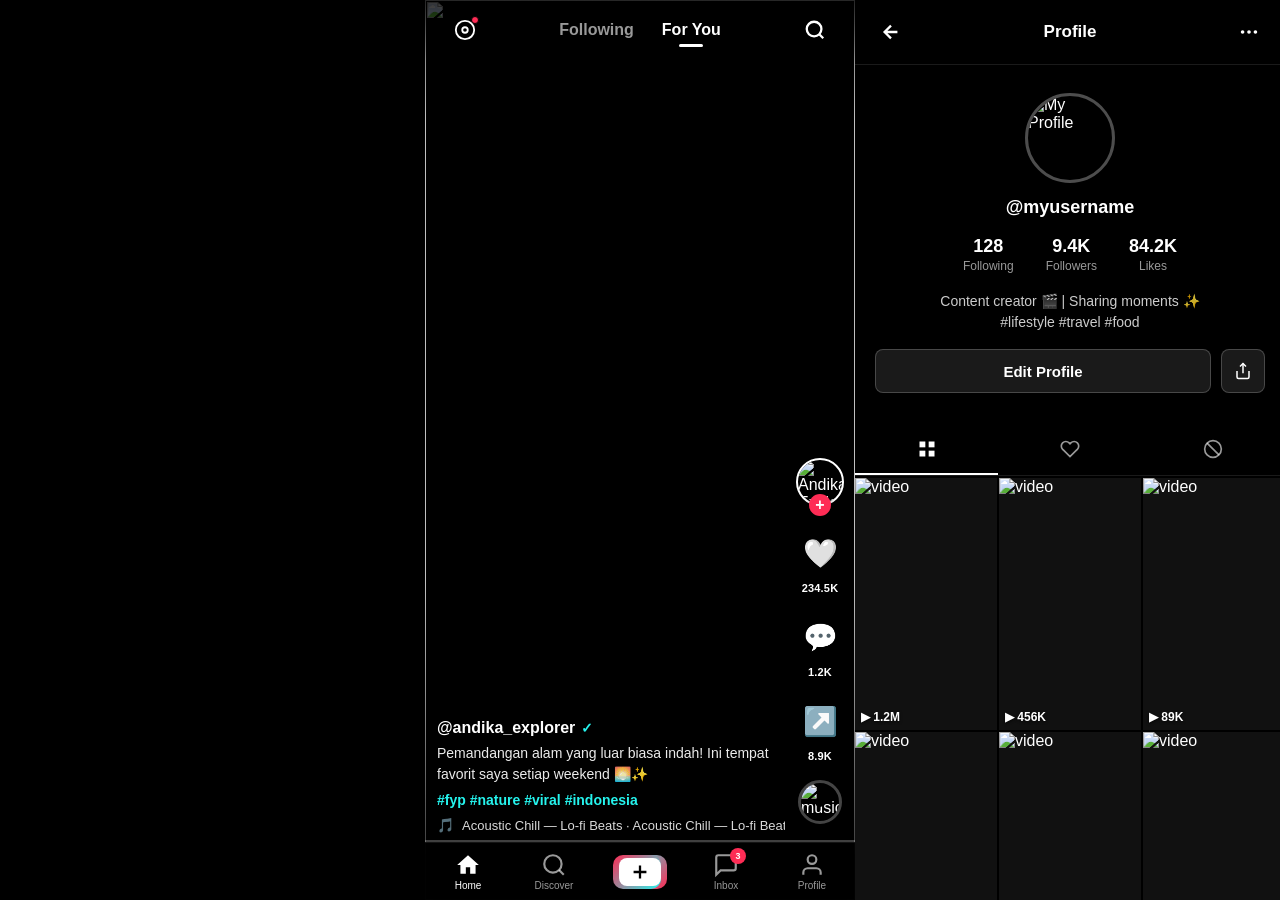
==== index.html @ 6cf1cef3 "Add TikTok-style short video feed web app Full-featured short video feed with: - Vertical scroll-sna" ====
<!DOCTYPE html>
<html lang="id">
<head>
  <meta charset="UTF-8">
  <meta name="viewport" content="width=device-width, initial-scale=1.0, maximum-scale=1.0, user-scalable=no">
  <meta name="apple-mobile-web-app-capable" content="yes">
  <meta name="apple-mobile-web-app-status-bar-style" content="black-translucent">
  <meta name="mobile-web-app-capable" content="yes">
  <meta name="theme-color" content="#000000">
  <meta name="description" content="FeedShort - Short Video Feed">
  <title>FeedShort</title>
  <link rel="manifest" href="manifest.json">
  <link rel="apple-touch-icon" href="assets/icon-192.png">
  <link rel="stylesheet" href="css/style.css">
</head>
<body>

  <!-- Loading Screen -->
  <div class="loading-screen" id="loadingScreen">
    <div class="loading-logo">
      <span class="logo-text">Feed<span class="logo-accent">Short</span></span>
    </div>
    <div class="loading-spinner"></div>
  </div>

  <!-- Top Header -->
  <header class="top-header" id="topHeader">
    <div class="header-left">
      <button class="icon-btn" id="liveBtn">
        <svg width="22" height="22" viewBox="0 0 24 24" fill="none" stroke="currentColor" stroke-width="2">
          <circle cx="12" cy="12" r="10"/><circle cx="12" cy="12" r="3"/>
        </svg>
        <span class="live-dot"></span>
      </button>
    </div>
    <div class="header-tabs">
      <button class="tab-btn" data-tab="following">Following</button>
      <button class="tab-btn active" data-tab="foryou">For You</button>
    </div>
    <div class="header-right">
      <button class="icon-btn" id="searchHeaderBtn">
        <svg width="22" height="22" viewBox="0 0 24 24" fill="none" stroke="currentColor" stroke-width="2.5">
          <circle cx="11" cy="11" r="8"/><path d="m21 21-4.35-4.35"/>
        </svg>
      </button>
    </div>
  </header>

  <!-- Main Feed -->
  <main class="feed-container" id="feedContainer">
    <!-- Videos injected by JS -->
  </main>

  <!-- Bottom Navigation -->
  <nav class="bottom-nav">
    <button class="nav-item active" data-page="home">
      <div class="nav-icon-wrap">
        <svg width="26" height="26" viewBox="0 0 24 24" fill="currentColor">
          <path d="M10 20v-6h4v6h5v-8h3L12 3 2 12h3v8z"/>
        </svg>
      </div>
      <span class="nav-label">Home</span>
    </button>
    <button class="nav-item" data-page="search">
      <div class="nav-icon-wrap">
        <svg width="26" height="26" viewBox="0 0 24 24" fill="none" stroke="currentColor" stroke-width="2">
          <circle cx="11" cy="11" r="8"/><path d="m21 21-4.35-4.35"/>
        </svg>
      </div>
      <span class="nav-label">Discover</span>
    </button>
    <button class="nav-item create-nav" data-page="create">
      <div class="create-btn-outer">
        <div class="create-btn-inner">
          <svg width="22" height="22" viewBox="0 0 24 24" fill="none" stroke="currentColor" stroke-width="2.5">
            <path d="M12 5v14M5 12h14"/>
          </svg>
        </div>
      </div>
    </button>
    <button class="nav-item" data-page="inbox">
      <div class="nav-icon-wrap">
        <svg width="26" height="26" viewBox="0 0 24 24" fill="none" stroke="currentColor" stroke-width="2">
          <path d="M21 15a2 2 0 0 1-2 2H7l-4 4V5a2 2 0 0 1 2-2h14a2 2 0 0 1 2 2z"/>
        </svg>
      </div>
      <span class="nav-label">Inbox</span>
      <div class="nav-badge">3</div>
    </button>
    <button class="nav-item" data-page="profile">
      <div class="nav-icon-wrap">
        <svg width="26" height="26" viewBox="0 0 24 24" fill="none" stroke="currentColor" stroke-width="2">
          <path d="M20 21v-2a4 4 0 0 0-4-4H8a4 4 0 0 0-4 4v2"/>
          <circle cx="12" cy="7" r="4"/>
        </svg>
      </div>
      <span class="nav-label">Profile</span>
    </button>
  </nav>

  <!-- Heart animation (double-tap like) -->
  <div class="heart-pop" id="heartPop">❤️</div>

  <!-- Mute Indicator -->
  <div class="mute-toast" id="muteToast">
    <span id="muteIcon">🔇</span>
    <span id="muteText">Muted</span>
  </div>

  <!-- Comment Drawer -->
  <div class="backdrop" id="backdropEl"></div>

  <div class="comment-drawer" id="commentDrawer">
    <div class="drawer-handle-bar"></div>
    <div class="drawer-header">
      <h3 class="drawer-title">Comments <span id="commentCountLabel">0</span></h3>
      <button class="close-drawer-btn" id="closeCommentBtn">
        <svg width="20" height="20" viewBox="0 0 24 24" fill="none" stroke="currentColor" stroke-width="2.5">
          <path d="M18 6 6 18M6 6l12 12"/>
        </svg>
      </button>
    </div>
    <div class="comment-list" id="commentList">
      <!-- Comments injected by JS -->
    </div>
    <div class="comment-input-bar">
      <img src="https://i.pravatar.cc/100?img=20" alt="Me" class="comment-my-avatar">
      <input type="text" class="comment-input" id="commentInput" placeholder="Add comment...">
      <button class="comment-send-btn" id="commentSendBtn">Post</button>
    </div>
  </div>

  <!-- Share Modal -->
  <div class="share-modal" id="shareModal">
    <div class="drawer-handle-bar"></div>
    <h3 class="drawer-title" style="margin-bottom:16px">Share to</h3>
    <div class="share-grid">
      <div class="share-item" onclick="copyLink()">
        <div class="share-icon" style="background:#333">🔗</div>
        <span class="share-label">Copy Link</span>
      </div>
      <div class="share-item">
        <div class="share-icon" style="background:#25D366">💬</div>
        <span class="share-label">WhatsApp</span>
      </div>
      <div class="share-item">
        <div class="share-icon" style="background:#E1306C">📸</div>
        <span class="share-label">Instagram</span>
      </div>
      <div class="share-item">
        <div class="share-icon" style="background:#1DA1F2">🐦</div>
        <span class="share-label">Twitter</span>
      </div>
      <div class="share-item">
        <div class="share-icon" style="background:#4267B2">👥</div>
        <span class="share-label">Facebook</span>
      </div>
      <div class="share-item">
        <div class="share-icon" style="background:#FF0000">▶️</div>
        <span class="share-label">YouTube</span>
      </div>
      <div class="share-item">
        <div class="share-icon" style="background:#6C5CE7">📧</div>
        <span class="share-label">Email</span>
      </div>
      <div class="share-item">
        <div class="share-icon" style="background:#333">⬇️</div>
        <span class="share-label">Save</span>
      </div>
    </div>
    <button class="share-cancel-btn" id="closeShareBtn">Cancel</button>
  </div>

  <!-- Search Page -->
  <div class="page-overlay" id="searchPage">
    <div class="search-page-header">
      <div class="search-input-wrap">
        <svg width="18" height="18" viewBox="0 0 24 24" fill="none" stroke="#666" stroke-width="2">
          <circle cx="11" cy="11" r="8"/><path d="m21 21-4.35-4.35"/>
        </svg>
        <input type="text" id="searchInput" placeholder="Search users, videos, tags..." class="search-input-field">
        <button class="search-clear-btn" id="searchClearBtn" style="display:none">✕</button>
      </div>
      <button class="back-btn" id="searchBackBtn">Cancel</button>
    </div>
    <div class="search-content">
      <div class="trending-section">
        <h4 class="section-title">Trending Hashtags</h4>
        <div class="tag-list">
          <div class="tag-item">#fyp <span class="tag-count">2.1B</span></div>
          <div class="tag-item">#viral <span class="tag-count">890M</span></div>
          <div class="tag-item">#indonesia <span class="tag-count">412M</span></div>
          <div class="tag-item">#dance <span class="tag-count">350M</span></div>
          <div class="tag-item">#funny <span class="tag-count">290M</span></div>
          <div class="tag-item">#lifestyle <span class="tag-count">220M</span></div>
          <div class="tag-item">#food <span class="tag-count">180M</span></div>
          <div class="tag-item">#travel <span class="tag-count">155M</span></div>
        </div>
      </div>
      <div class="trending-section">
        <h4 class="section-title">Trending Creators</h4>
        <div class="creator-list" id="trendingCreators">
          <!-- Injected by JS -->
        </div>
      </div>
    </div>
  </div>

  <!-- Profile Page -->
  <div class="page-overlay" id="profilePage">
    <div class="profile-header">
      <button class="back-btn-icon" id="profileBackBtn">
        <svg width="22" height="22" viewBox="0 0 24 24" fill="none" stroke="currentColor" stroke-width="2.5">
          <path d="M19 12H5M12 19l-7-7 7-7"/>
        </svg>
      </button>
      <h3 class="profile-header-name">Profile</h3>
      <button class="icon-btn">
        <svg width="22" height="22" viewBox="0 0 24 24" fill="none" stroke="currentColor" stroke-width="2">
          <circle cx="12" cy="12" r="1"/><circle cx="19" cy="12" r="1"/><circle cx="5" cy="12" r="1"/>
        </svg>
      </button>
    </div>
    <div class="profile-content">
      <div class="profile-hero">
        <img src="https://i.pravatar.cc/100?img=20" alt="My Profile" class="profile-avatar">
        <h2 class="profile-username">@myusername</h2>
        <div class="profile-stats">
          <div class="profile-stat">
            <span class="stat-value">128</span>
            <span class="stat-label">Following</span>
          </div>
          <div class="profile-stat">
            <span class="stat-value">9.4K</span>
            <span class="stat-label">Followers</span>
          </div>
          <div class="profile-stat">
            <span class="stat-value">84.2K</span>
            <span class="stat-label">Likes</span>
          </div>
        </div>
        <p class="profile-bio">Content creator 🎬 | Sharing moments ✨<br>#lifestyle #travel #food</p>
        <div class="profile-actions">
          <button class="profile-edit-btn">Edit Profile</button>
          <button class="profile-share-btn">
            <svg width="18" height="18" viewBox="0 0 24 24" fill="none" stroke="currentColor" stroke-width="2">
              <path d="M4 12v8a2 2 0 0 0 2 2h12a2 2 0 0 0 2-2v-8"/>
              <polyline points="16 6 12 2 8 6"/>
              <line x1="12" y1="2" x2="12" y2="15"/>
            </svg>
          </button>
        </div>
      </div>
      <div class="profile-tabs">
        <button class="profile-tab active">
          <svg width="20" height="20" viewBox="0 0 24 24" fill="currentColor">
            <rect x="3" y="3" width="7" height="7"/><rect x="14" y="3" width="7" height="7"/>
            <rect x="14" y="14" width="7" height="7"/><rect x="3" y="14" width="7" height="7"/>
          </svg>
        </button>
        <button class="profile-tab">
          <svg width="20" height="20" viewBox="0 0 24 24" fill="none" stroke="currentColor" stroke-width="2">
            <path d="M20.84 4.61a5.5 5.5 0 0 0-7.78 0L12 5.67l-1.06-1.06a5.5 5.5 0 0 0-7.78 7.78l1.06 1.06L12 21.23l7.78-7.78 1.06-1.06a5.5 5.5 0 0 0 0-7.78z"/>
          </svg>
        </button>
        <button class="profile-tab">
          <svg width="20" height="20" viewBox="0 0 24 24" fill="none" stroke="currentColor" stroke-width="2">
            <path d="M12 22c5.523 0 10-4.477 10-10S17.523 2 12 2 2 6.477 2 12s4.477 10 10 10z"/>
            <path d="M4.93 4.93 19.07 19.07"/>
          </svg>
        </button>
      </div>
      <div class="profile-videos-grid" id="profileVideosGrid">
        <!-- Injected by JS -->
      </div>
    </div>
  </div>

  <!-- Toast notification -->
  <div class="toast" id="toastEl"></div>

  <script src="js/data.js"></script>
  <script src="js/app.js"></script>
  <script>
    // Register Service Worker for PWA / APK support
    if ('serviceWorker' in navigator) {
      window.addEventListener('load', () => {
        navigator.serviceWorker.register('/sw.js').catch(() => {});
      });
    }
  </script>
</body>
</html>
---- css/style.css ----
/* ===========================
   RESET & BASE
   =========================== */
*, *::before, *::after {
  margin: 0;
  padding: 0;
  box-sizing: border-box;
  -webkit-tap-highlight-color: transparent;
}

:root {
  --accent: #fe2c55;
  --accent-cyan: #25f4ee;
  --bg: #000000;
  --bg2: #111111;
  --bg3: #1a1a1a;
  --text: #ffffff;
  --text-muted: rgba(255,255,255,0.6);
  --border: rgba(255,255,255,0.1);
  --safe-top: env(safe-area-inset-top, 0px);
  --safe-bottom: env(safe-area-inset-bottom, 0px);
}

html, body {
  height: 100%;
  width: 100%;
  overflow: hidden;
  background: var(--bg);
  color: var(--text);
  font-family: -apple-system, BlinkMacSystemFont, 'Segoe UI', 'PingFang SC', 'Helvetica Neue', sans-serif;
  -webkit-font-smoothing: antialiased;
}

button {
  background: none;
  border: none;
  color: var(--text);
  cursor: pointer;
  outline: none;
}

input {
  outline: none;
  border: none;
  background: none;
}

/* ===========================
   LOADING SCREEN
   =========================== */
.loading-screen {
  position: fixed;
  inset: 0;
  background: var(--bg);
  display: flex;
  flex-direction: column;
  align-items: center;
  justify-content: center;
  gap: 32px;
  z-index: 9999;
  transition: opacity 0.5s ease, visibility 0.5s ease;
}

.loading-screen.hidden {
  opacity: 0;
  visibility: hidden;
}

.loading-logo {
  display: flex;
  flex-direction: column;
  align-items: center;
}

.logo-text {
  font-size: 36px;
  font-weight: 800;
  letter-spacing: -1px;
  color: var(--text);
}

.logo-accent {
  color: var(--accent);
}

.loading-spinner {
  width: 36px;
  height: 36px;
  border: 3px solid rgba(255,255,255,0.15);
  border-top-color: var(--accent);
  border-radius: 50%;
  animation: spin 0.8s linear infinite;
}

/* ===========================
   TOP HEADER
   =========================== */
.top-header {
  position: fixed;
  top: 0;
  left: 0;
  right: 0;
  z-index: 100;
  display: flex;
  align-items: center;
  justify-content: space-between;
  padding: 10px 16px;
  padding-top: calc(10px + var(--safe-top));
  background: linear-gradient(to bottom, rgba(0,0,0,0.6) 0%, transparent 100%);
  pointer-events: none;
}

.top-header > * {
  pointer-events: all;
}

.header-tabs {
  display: flex;
  gap: 4px;
  align-items: center;
}

.tab-btn {
  padding: 6px 12px;
  font-size: 16px;
  font-weight: 600;
  color: rgba(255,255,255,0.6);
  transition: color 0.2s;
  position: relative;
}

.tab-btn.active {
  color: var(--text);
}

.tab-btn.active::after {
  content: '';
  position: absolute;
  bottom: -2px;
  left: 50%;
  transform: translateX(-50%);
  width: 24px;
  height: 3px;
  background: var(--text);
  border-radius: 2px;
}

.header-left, .header-right {
  width: 48px;
  display: flex;
  align-items: center;
  justify-content: center;
}

.icon-btn {
  width: 40px;
  height: 40px;
  display: flex;
  align-items: center;
  justify-content: center;
  border-radius: 50%;
  position: relative;
  transition: background 0.15s;
}

.icon-btn:active {
  background: rgba(255,255,255,0.1);
}

.live-dot {
  position: absolute;
  top: 6px;
  right: 6px;
  width: 8px;
  height: 8px;
  background: var(--accent);
  border-radius: 50%;
  border: 1px solid #000;
  animation: pulse 1.5s ease-in-out infinite;
}

/* ===========================
   FEED CONTAINER
   =========================== */
.feed-container {
  position: fixed;
  inset: 0;
  overflow-y: scroll;
  scroll-snap-type: y mandatory;
  -webkit-overflow-scrolling: touch;
  scrollbar-width: none;
  overscroll-behavior: none;
}

.feed-container::-webkit-scrollbar {
  display: none;
}

/* ===========================
   VIDEO ITEM
   =========================== */
.video-item {
  position: relative;
  width: 100%;
  height: 100svh;
  scroll-snap-align: start;
  scroll-snap-stop: always;
  overflow: hidden;
  background: var(--bg);
  flex-shrink: 0;
}

.video-el {
  position: absolute;
  inset: 0;
  width: 100%;
  height: 100%;
  object-fit: cover;
  cursor: pointer;
}

/* Gradient overlays */
.video-gradient-top {
  position: absolute;
  top: 0;
  left: 0;
  right: 0;
  height: 120px;
  background: linear-gradient(to bottom, rgba(0,0,0,0.5) 0%, transparent 100%);
  z-index: 5;
  pointer-events: none;
}

.video-gradient-bottom {
  position: absolute;
  bottom: 0;
  left: 0;
  right: 0;
  height: 320px;
  background: linear-gradient(to top, rgba(0,0,0,0.8) 0%, rgba(0,0,0,0.3) 60%, transparent 100%);
  z-index: 5;
  pointer-events: none;
}

/* Video thumbnail/placeholder */
.video-thumb {
  position: absolute;
  inset: 0;
  width: 100%;
  height: 100%;
  object-fit: cover;
  z-index: 1;
}

/* ===========================
   ACTION SIDEBAR
   =========================== */
.action-sidebar {
  position: absolute;
  right: 10px;
  bottom: 72px;
  display: flex;
  flex-direction: column;
  align-items: center;
  gap: 18px;
  z-index: 10;
}

.action-btn {
  display: flex;
  flex-direction: column;
  align-items: center;
  gap: 4px;
  cursor: pointer;
  user-select: none;
}

.action-icon-wrap {
  width: 50px;
  height: 50px;
  display: flex;
  align-items: center;
  justify-content: center;
  font-size: 28px;
  filter: drop-shadow(0 2px 4px rgba(0,0,0,0.5));
  transition: transform 0.15s ease;
}

.action-btn:active .action-icon-wrap {
  transform: scale(0.85);
}

.action-count {
  font-size: 11px;
  font-weight: 700;
  color: var(--text);
  text-shadow: 0 1px 3px rgba(0,0,0,0.7);
  letter-spacing: 0.2px;
}

/* Avatar in sidebar */
.sidebar-avatar-wrap {
  position: relative;
  margin-bottom: 4px;
}

.sidebar-avatar {
  width: 48px;
  height: 48px;
  border-radius: 50%;
  border: 2px solid #fff;
  object-fit: cover;
  display: block;
}

.sidebar-follow {
  position: absolute;
  bottom: -10px;
  left: 50%;
  transform: translateX(-50%);
  width: 22px;
  height: 22px;
  background: var(--accent);
  border-radius: 50%;
  display: flex;
  align-items: center;
  justify-content: center;
  font-size: 16px;
  font-weight: 700;
  line-height: 1;
  box-shadow: 0 2px 6px rgba(0,0,0,0.4);
  cursor: pointer;
  transition: transform 0.2s, background 0.2s;
}

.sidebar-follow.following {
  background: #666;
}

.sidebar-follow:active {
  transform: translateX(-50%) scale(0.85);
}

/* Like button state */
.like-btn.liked .action-icon-wrap {
  animation: likePop 0.35s cubic-bezier(0.36, 0.07, 0.19, 0.97);
}

/* Music disc */
.music-disc {
  width: 44px;
  height: 44px;
  border-radius: 50%;
  border: 3px solid #444;
  overflow: hidden;
  position: relative;
  animation: spin 4s linear infinite;
  animation-play-state: paused;
  margin-bottom: 4px;
}

.music-disc.playing {
  animation-play-state: running;
}

.music-disc img {
  width: 100%;
  height: 100%;
  object-fit: cover;
}

.music-disc-center {
  position: absolute;
  inset: 0;
  display: flex;
  align-items: center;
  justify-content: center;
}

.music-disc-center::after {
  content: '';
  width: 10px;
  height: 10px;
  background: #000;
  border-radius: 50%;
}

/* ===========================
   VIDEO INFO (bottom overlay)
   =========================== */
.video-info {
  position: absolute;
  bottom: 66px;
  left: 12px;
  right: 70px;
  z-index: 10;
}

.video-username {
  font-size: 16px;
  font-weight: 700;
  margin-bottom: 6px;
  text-shadow: 0 1px 4px rgba(0,0,0,0.6);
  display: flex;
  align-items: center;
  gap: 6px;
}

.verified-badge {
  color: var(--accent-cyan);
  font-size: 14px;
}

.video-description {
  font-size: 14px;
  color: rgba(255,255,255,0.92);
  margin-bottom: 8px;
  line-height: 1.45;
  text-shadow: 0 1px 4px rgba(0,0,0,0.6);
  display: -webkit-box;
  -webkit-line-clamp: 2;
  -webkit-box-orient: vertical;
  overflow: hidden;
}

.video-description.expanded {
  -webkit-line-clamp: unset;
}

.video-hashtags {
  font-size: 14px;
  font-weight: 600;
  color: var(--text);
  text-shadow: 0 1px 4px rgba(0,0,0,0.6);
  margin-bottom: 8px;
}

.hashtag-tag {
  color: var(--accent-cyan);
}

/* Music marquee */
.video-music {
  display: flex;
  align-items: center;
  gap: 8px;
  overflow: hidden;
}

.music-note-icon {
  font-size: 14px;
  flex-shrink: 0;
}

.music-marquee-wrap {
  overflow: hidden;
  flex: 1;
}

.music-marquee {
  font-size: 13px;
  color: rgba(255,255,255,0.85);
  white-space: nowrap;
  animation: marquee 8s linear infinite;
  display: inline-block;
}

/* ===========================
   PROGRESS BAR
   =========================== */
.video-progress {
  position: absolute;
  bottom: 58px;
  left: 0;
  right: 0;
  height: 2px;
  background: rgba(255,255,255,0.25);
  z-index: 15;
  cursor: pointer;
}

.video-progress-fill {
  height: 100%;
  background: rgba(255,255,255,0.85);
  width: 0%;
  pointer-events: none;
  transition: width 0.1s linear;
}

/* ===========================
   BOTTOM NAVIGATION
   =========================== */
.bottom-nav {
  position: fixed;
  bottom: 0;
  left: 0;
  right: 0;
  z-index: 100;
  display: flex;
  align-items: center;
  justify-content: space-around;
  height: calc(58px + var(--safe-bottom));
  padding-bottom: var(--safe-bottom);
  background: rgba(0,0,0,0.92);
  backdrop-filter: blur(12px);
  -webkit-backdrop-filter: blur(12px);
  border-top: 1px solid rgba(255,255,255,0.08);
}

.nav-item {
  flex: 1;
  display: flex;
  flex-direction: column;
  align-items: center;
  justify-content: center;
  gap: 2px;
  padding: 6px 4px;
  position: relative;
  transition: opacity 0.15s;
}

.nav-item:active {
  opacity: 0.7;
}

.nav-icon-wrap {
  color: var(--text-muted);
  display: flex;
  align-items: center;
  justify-content: center;
  transition: color 0.2s;
}

.nav-label {
  font-size: 10px;
  color: var(--text-muted);
  font-weight: 500;
  transition: color 0.2s;
}

.nav-item.active .nav-icon-wrap,
.nav-item.active .nav-label {
  color: var(--text);
}

.nav-badge {
  position: absolute;
  top: 2px;
  right: calc(50% - 20px);
  background: var(--accent);
  color: #fff;
  font-size: 9px;
  font-weight: 700;
  min-width: 16px;
  height: 16px;
  border-radius: 8px;
  display: flex;
  align-items: center;
  justify-content: center;
  padding: 0 4px;
}

/* Create button */
.create-nav {
  flex-shrink: 0;
}

.create-btn-outer {
  position: relative;
  width: 48px;
  height: 34px;
  display: flex;
  align-items: center;
  justify-content: center;
}

.create-btn-outer::before {
  content: '';
  position: absolute;
  inset: 0;
  background: linear-gradient(135deg, var(--accent-cyan), var(--accent));
  border-radius: 10px;
  transform: translateX(3px);
}

.create-btn-outer::after {
  content: '';
  position: absolute;
  inset: 0;
  background: linear-gradient(135deg, var(--accent), var(--accent-cyan));
  border-radius: 10px;
  transform: translateX(-3px);
}

.create-btn-inner {
  position: relative;
  z-index: 1;
  width: 42px;
  height: 28px;
  background: #fff;
  border-radius: 8px;
  display: flex;
  align-items: center;
  justify-content: center;
  color: #000;
}

/* ===========================
   HEART POP ANIMATION
   =========================== */
.heart-pop {
  position: fixed;
  top: 50%;
  left: 50%;
  transform: translate(-50%, -50%) scale(0);
  font-size: 90px;
  z-index: 200;
  pointer-events: none;
  opacity: 0;
  filter: drop-shadow(0 0 20px rgba(254,44,85,0.8));
}

.heart-pop.animate {
  animation: heartBoom 0.7s cubic-bezier(0.36, 0.07, 0.19, 0.97) forwards;
}

/* ===========================
   MUTE TOAST
   =========================== */
.mute-toast {
  position: fixed;
  top: 50%;
  left: 50%;
  transform: translate(-50%, -50%);
  background: rgba(0,0,0,0.7);
  border-radius: 50px;
  padding: 12px 20px;
  display: flex;
  align-items: center;
  gap: 8px;
  font-size: 15px;
  font-weight: 600;
  z-index: 150;
  opacity: 0;
  transition: opacity 0.3s;
  pointer-events: none;
}

.mute-toast.show {
  opacity: 1;
}

/* ===========================
   BACKDROP
   =========================== */
.backdrop {
  position: fixed;
  inset: 0;
  background: rgba(0,0,0,0.6);
  z-index: 200;
  opacity: 0;
  pointer-events: none;
  transition: opacity 0.3s;
}

.backdrop.show {
  opacity: 1;
  pointer-events: all;
}

/* ===========================
   COMMENT DRAWER
   =========================== */
.comment-drawer {
  position: fixed;
  bottom: 0;
  left: 0;
  right: 0;
  height: 72vh;
  background: var(--bg3);
  border-radius: 20px 20px 0 0;
  z-index: 300;
  transform: translateY(100%);
  transition: transform 0.35s cubic-bezier(0.32, 0.72, 0, 1);
  display: flex;
  flex-direction: column;
  overflow: hidden;
}

.comment-drawer.open {
  transform: translateY(0);
}

.drawer-handle-bar {
  width: 40px;
  height: 4px;
  background: rgba(255,255,255,0.2);
  border-radius: 2px;
  margin: 10px auto 0;
  flex-shrink: 0;
}

.drawer-header {
  display: flex;
  align-items: center;
  justify-content: space-between;
  padding: 12px 16px;
  border-bottom: 1px solid var(--border);
  flex-shrink: 0;
}

.drawer-title {
  font-size: 16px;
  font-weight: 700;
}

.close-drawer-btn {
  width: 36px;
  height: 36px;
  display: flex;
  align-items: center;
  justify-content: center;
  border-radius: 50%;
  background: rgba(255,255,255,0.1);
}

.comment-list {
  flex: 1;
  overflow-y: auto;
  padding: 12px 16px;
  scrollbar-width: none;
}

.comment-list::-webkit-scrollbar { display: none; }

.comment-item {
  display: flex;
  gap: 12px;
  margin-bottom: 18px;
}

.comment-avatar {
  width: 38px;
  height: 38px;
  border-radius: 50%;
  object-fit: cover;
  flex-shrink: 0;
}

.comment-body {
  flex: 1;
}

.comment-user {
  font-size: 13px;
  font-weight: 700;
  margin-bottom: 3px;
}

.comment-text {
  font-size: 14px;
  color: rgba(255,255,255,0.87);
  line-height: 1.45;
}

.comment-meta {
  display: flex;
  gap: 12px;
  margin-top: 6px;
  align-items: center;
}

.comment-time {
  font-size: 11px;
  color: var(--text-muted);
}

.comment-reply-btn {
  font-size: 12px;
  font-weight: 600;
  color: var(--text-muted);
}

.comment-like-wrap {
  margin-left: auto;
  display: flex;
  flex-direction: column;
  align-items: center;
  gap: 2px;
}

.comment-like-btn {
  font-size: 16px;
  opacity: 0.6;
}

.comment-like-count {
  font-size: 10px;
  color: var(--text-muted);
}

.comment-input-bar {
  display: flex;
  align-items: center;
  gap: 10px;
  padding: 10px 14px;
  padding-bottom: calc(10px + var(--safe-bottom));
  border-top: 1px solid var(--border);
  background: var(--bg3);
  flex-shrink: 0;
}

.comment-my-avatar {
  width: 34px;
  height: 34px;
  border-radius: 50%;
  object-fit: cover;
  flex-shrink: 0;
}

.comment-input {
  flex: 1;
  background: rgba(255,255,255,0.08);
  border: 1px solid rgba(255,255,255,0.12);
  border-radius: 22px;
  padding: 10px 16px;
  font-size: 14px;
  color: var(--text);
}

.comment-input::placeholder { color: rgba(255,255,255,0.35); }

.comment-send-btn {
  background: var(--accent);
  border-radius: 20px;
  padding: 9px 18px;
  font-size: 14px;
  font-weight: 700;
  color: #fff;
  white-space: nowrap;
  transition: opacity 0.15s;
}

.comment-send-btn:active { opacity: 0.8; }

/* ===========================
   SHARE MODAL
   =========================== */
.share-modal {
  position: fixed;
  bottom: 0;
  left: 0;
  right: 0;
  background: var(--bg3);
  border-radius: 20px 20px 0 0;
  z-index: 300;
  padding: 0 20px 20px;
  transform: translateY(100%);
  transition: transform 0.35s cubic-bezier(0.32, 0.72, 0, 1);
}

.share-modal.open {
  transform: translateY(0);
}

.share-grid {
  display: grid;
  grid-template-columns: repeat(4, 1fr);
  gap: 16px;
  margin: 16px 0 8px;
}

.share-item {
  display: flex;
  flex-direction: column;
  align-items: center;
  gap: 8px;
  cursor: pointer;
  padding: 8px 4px;
  border-radius: 12px;
  transition: background 0.15s;
}

.share-item:active {
  background: rgba(255,255,255,0.08);
}

.share-icon {
  width: 58px;
  height: 58px;
  border-radius: 16px;
  display: flex;
  align-items: center;
  justify-content: center;
  font-size: 30px;
}

.share-label {
  font-size: 11px;
  color: var(--text-muted);
  text-align: center;
}

.share-cancel-btn {
  width: 100%;
  padding: 14px;
  font-size: 16px;
  font-weight: 600;
  color: var(--text);
  background: rgba(255,255,255,0.08);
  border-radius: 12px;
  margin-top: 8px;
  margin-bottom: calc(var(--safe-bottom));
}

/* ===========================
   PAGE OVERLAYS (Search, Profile)
   =========================== */
.page-overlay {
  position: fixed;
  inset: 0;
  background: var(--bg);
  z-index: 400;
  transform: translateX(100%);
  transition: transform 0.35s cubic-bezier(0.32, 0.72, 0, 1);
  overflow-y: auto;
  overscroll-behavior: contain;
}

.page-overlay.open {
  transform: translateX(0);
}

/* Search Page */
.search-page-header {
  position: sticky;
  top: 0;
  background: var(--bg);
  padding: 12px 16px;
  padding-top: calc(12px + var(--safe-top));
  display: flex;
  align-items: center;
  gap: 12px;
  z-index: 10;
  border-bottom: 1px solid var(--border);
}

.search-input-wrap {
  flex: 1;
  display: flex;
  align-items: center;
  gap: 10px;
  background: rgba(255,255,255,0.08);
  border: 1px solid rgba(255,255,255,0.1);
  border-radius: 12px;
  padding: 10px 14px;
}

.search-input-field {
  flex: 1;
  font-size: 15px;
  color: var(--text);
}

.search-input-field::placeholder { color: rgba(255,255,255,0.35); }

.search-clear-btn {
  color: var(--text-muted);
  font-size: 14px;
}

.back-btn {
  font-size: 15px;
  font-weight: 600;
  color: var(--text);
  white-space: nowrap;
  padding: 0 4px;
}

.search-content {
  padding: 20px 16px;
}

.trending-section {
  margin-bottom: 28px;
}

.section-title {
  font-size: 16px;
  font-weight: 700;
  margin-bottom: 14px;
  color: var(--text);
}

.tag-list {
  display: flex;
  flex-wrap: wrap;
  gap: 10px;
}

.tag-item {
  background: rgba(255,255,255,0.08);
  border: 1px solid rgba(255,255,255,0.12);
  border-radius: 8px;
  padding: 8px 14px;
  font-size: 14px;
  display: flex;
  align-items: center;
  gap: 8px;
  cursor: pointer;
  transition: background 0.15s;
}

.tag-item:active { background: rgba(255,255,255,0.15); }

.tag-count {
  font-size: 12px;
  color: var(--text-muted);
}

.creator-list {
  display: flex;
  flex-direction: column;
  gap: 14px;
}

.creator-item {
  display: flex;
  align-items: center;
  gap: 14px;
  padding: 8px 0;
  cursor: pointer;
}

.creator-avatar {
  width: 52px;
  height: 52px;
  border-radius: 50%;
  object-fit: cover;
  border: 2px solid rgba(255,255,255,0.2);
}

.creator-info {
  flex: 1;
}

.creator-name {
  font-size: 15px;
  font-weight: 700;
}

.creator-handle {
  font-size: 13px;
  color: var(--text-muted);
  margin-top: 2px;
}

.creator-followers {
  font-size: 12px;
  color: var(--text-muted);
  margin-top: 2px;
}

.follow-creator-btn {
  background: var(--accent);
  border-radius: 8px;
  padding: 8px 18px;
  font-size: 13px;
  font-weight: 700;
  color: #fff;
}

.follow-creator-btn.following {
  background: transparent;
  border: 1px solid rgba(255,255,255,0.3);
  color: var(--text);
}

/* Profile Page */
.profile-header {
  position: sticky;
  top: 0;
  background: var(--bg);
  display: flex;
  align-items: center;
  justify-content: space-between;
  padding: 12px 16px;
  padding-top: calc(12px + var(--safe-top));
  z-index: 10;
  border-bottom: 1px solid var(--border);
}

.back-btn-icon {
  width: 40px;
  height: 40px;
  display: flex;
  align-items: center;
  justify-content: center;
}

.profile-header-name {
  font-size: 17px;
  font-weight: 700;
}

.profile-content {
  padding-bottom: 20px;
}

.profile-hero {
  display: flex;
  flex-direction: column;
  align-items: center;
  padding: 28px 20px 20px;
  gap: 10px;
}

.profile-avatar {
  width: 90px;
  height: 90px;
  border-radius: 50%;
  object-fit: cover;
  border: 3px solid rgba(255,255,255,0.3);
}

.profile-username {
  font-size: 18px;
  font-weight: 800;
  margin-top: 4px;
}

.profile-stats {
  display: flex;
  gap: 32px;
  margin: 8px 0;
}

.profile-stat {
  display: flex;
  flex-direction: column;
  align-items: center;
  gap: 2px;
}

.stat-value {
  font-size: 18px;
  font-weight: 800;
}

.stat-label {
  font-size: 12px;
  color: var(--text-muted);
}

.profile-bio {
  font-size: 14px;
  color: rgba(255,255,255,0.8);
  text-align: center;
  line-height: 1.5;
}

.profile-actions {
  display: flex;
  gap: 10px;
  width: 100%;
  margin-top: 6px;
}

.profile-edit-btn {
  flex: 1;
  padding: 10px;
  background: rgba(255,255,255,0.1);
  border: 1px solid rgba(255,255,255,0.2);
  border-radius: 8px;
  font-size: 15px;
  font-weight: 700;
  color: var(--text);
}

.profile-share-btn {
  width: 44px;
  height: 44px;
  background: rgba(255,255,255,0.1);
  border: 1px solid rgba(255,255,255,0.2);
  border-radius: 8px;
  display: flex;
  align-items: center;
  justify-content: center;
}

.profile-tabs {
  display: flex;
  border-bottom: 1px solid var(--border);
  margin-top: 12px;
}

.profile-tab {
  flex: 1;
  display: flex;
  align-items: center;
  justify-content: center;
  padding: 14px;
  border-bottom: 2px solid transparent;
  color: var(--text-muted);
  transition: all 0.2s;
}

.profile-tab.active {
  color: var(--text);
  border-bottom-color: var(--text);
}

.profile-videos-grid {
  display: grid;
  grid-template-columns: repeat(3, 1fr);
  gap: 2px;
  padding-top: 2px;
}

.profile-video-thumb {
  position: relative;
  aspect-ratio: 9/16;
  overflow: hidden;
  background: var(--bg2);
}

.profile-video-thumb img {
  width: 100%;
  height: 100%;
  object-fit: cover;
}

.profile-video-views {
  position: absolute;
  bottom: 6px;
  left: 6px;
  font-size: 12px;
  font-weight: 700;
  text-shadow: 0 1px 3px rgba(0,0,0,0.8);
}

/* ===========================
   TOAST
   =========================== */
.toast {
  position: fixed;
  bottom: calc(70px + var(--safe-bottom));
  left: 50%;
  transform: translateX(-50%) translateY(20px);
  background: rgba(50,50,50,0.95);
  color: var(--text);
  border-radius: 10px;
  padding: 12px 20px;
  font-size: 14px;
  font-weight: 600;
  z-index: 500;
  opacity: 0;
  pointer-events: none;
  transition: all 0.3s ease;
  white-space: nowrap;
  backdrop-filter: blur(10px);
}

.toast.show {
  opacity: 1;
  transform: translateX(-50%) translateY(0);
}

/* ===========================
   ANIMATIONS
   =========================== */
@keyframes spin {
  to { transform: rotate(360deg); }
}

@keyframes pulse {
  0%, 100% { opacity: 1; transform: scale(1); }
  50% { opacity: 0.6; transform: scale(0.85); }
}

@keyframes marquee {
  0% { transform: translateX(0); }
  40% { transform: translateX(-50%); }
  50% { transform: translateX(-50%); }
  90% { transform: translateX(0); }
  100% { transform: translateX(0); }
}

@keyframes heartBoom {
  0%   { transform: translate(-50%, -50%) scale(0); opacity: 1; }
  40%  { transform: translate(-50%, -50%) scale(1.3); opacity: 1; }
  65%  { transform: translate(-50%, -50%) scale(0.95); opacity: 1; }
  80%  { transform: translate(-50%, -50%) scale(1.05); opacity: 1; }
  100% { transform: translate(-50%, -50%) scale(1.1); opacity: 0; }
}

@keyframes likePop {
  0%   { transform: scale(1); }
  30%  { transform: scale(1.4); }
  60%  { transform: scale(0.9); }
  100% { transform: scale(1); }
}

@keyframes fadeInUp {
  from { opacity: 0; transform: translateY(16px); }
  to   { opacity: 1; transform: translateY(0); }
}

/* Skeleton loading */
.skeleton {
  background: linear-gradient(90deg, #111 25%, #222 50%, #111 75%);
  background-size: 200% 100%;
  animation: skeleton-shimmer 1.5s infinite;
  border-radius: 4px;
}

@keyframes skeleton-shimmer {
  0%   { background-position: 200% 0; }
  100% { background-position: -200% 0; }
}

/* ===========================
   RESPONSIVE — desktop preview
   =========================== */
@media (min-width: 500px) {
  .feed-container,
  .top-header,
  .bottom-nav,
  .heart-pop,
  .mute-toast,
  .comment-drawer,
  .share-modal,
  .page-overlay,
  .backdrop {
    max-width: 430px;
    left: 50%;
    transform-origin: bottom center;
  }

  .feed-container,
  .top-header,
  .bottom-nav {
    left: 50%;
    transform: translateX(-50%);
    right: auto;
    width: 430px;
  }

  .heart-pop,
  .mute-toast {
    left: 50%;
  }

  .comment-drawer,
  .share-modal {
    left: 50%;
    transform: translateX(-50%) translateY(100%);
    width: 430px;
    right: auto;
  }

  .comment-drawer.open {
    transform: translateX(-50%) translateY(0);
  }

  .share-modal.open {
    transform: translateX(-50%) translateY(0);
  }

  .page-overlay {
    left: 50%;
    transform: translateX(calc(-50% + 100%));
    width: 430px;
    right: auto;
  }

  .page-overlay.open {
    transform: translateX(-50%);
  }

  .backdrop {
    left: 0;
    max-width: 100%;
    transform: none;
  }
}
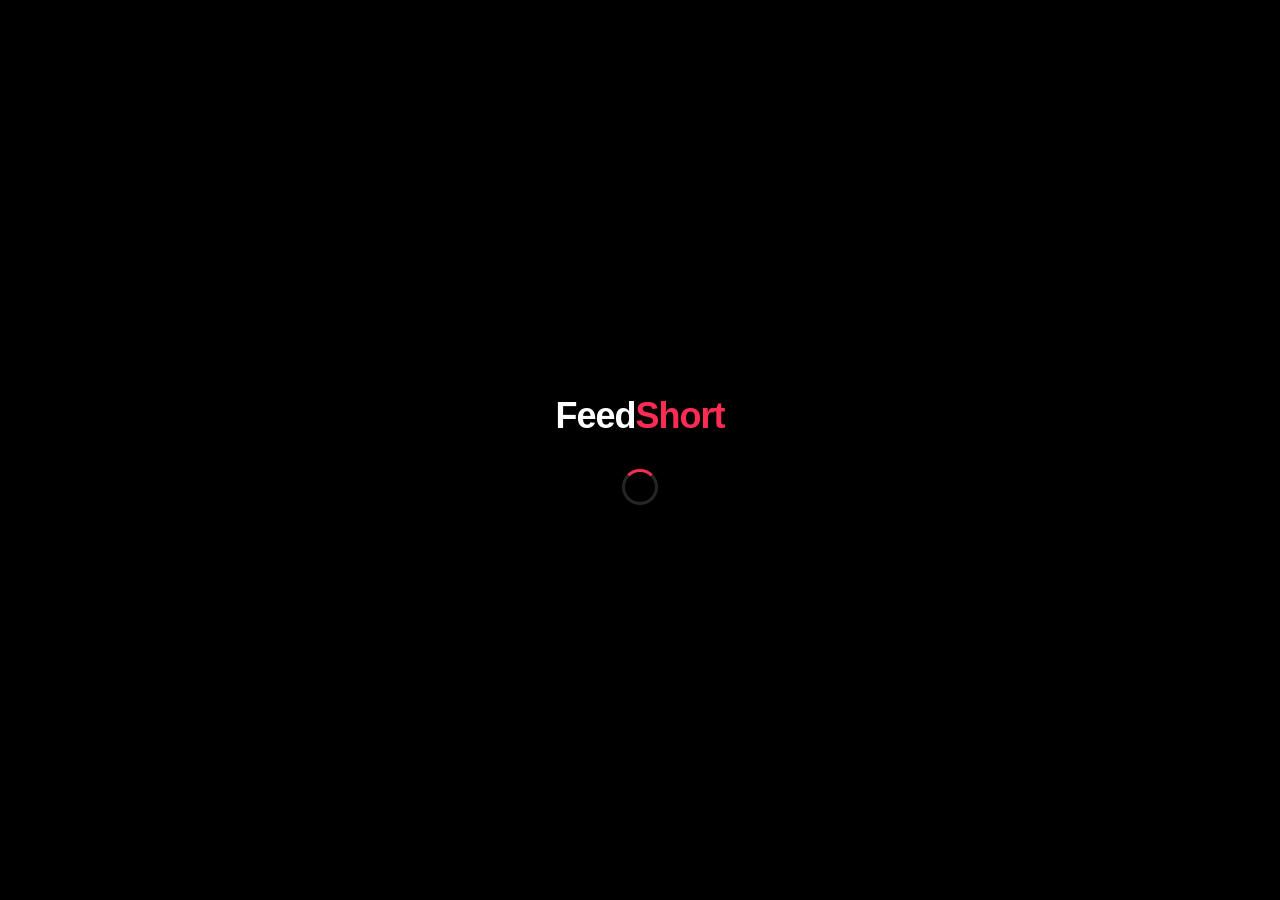
==== commit 064f4a22: "Fix GitHub Pages paths for /Feed-short/ subdirectory Update manifest start_url, service worker asset" ====
--- a/index.html
+++ b/index.html
@@ -9,8 +9,8 @@
   <meta name="theme-color" content="#000000">
   <meta name="description" content="FeedShort - Short Video Feed">
   <title>FeedShort</title>
-  <link rel="manifest" href="manifest.json">
-  <link rel="apple-touch-icon" href="assets/icon-192.png">
+  <link rel="manifest" href="./manifest.json">
+  <link rel="apple-touch-icon" href="./assets/icon.svg">
   <link rel="stylesheet" href="css/style.css">
 </head>
 <body>
@@ -285,7 +285,7 @@
     // Register Service Worker for PWA / APK support
     if ('serviceWorker' in navigator) {
       window.addEventListener('load', () => {
-        navigator.serviceWorker.register('/sw.js').catch(() => {});
+        navigator.serviceWorker.register('./sw.js').catch(() => {});
       });
     }
   </script>
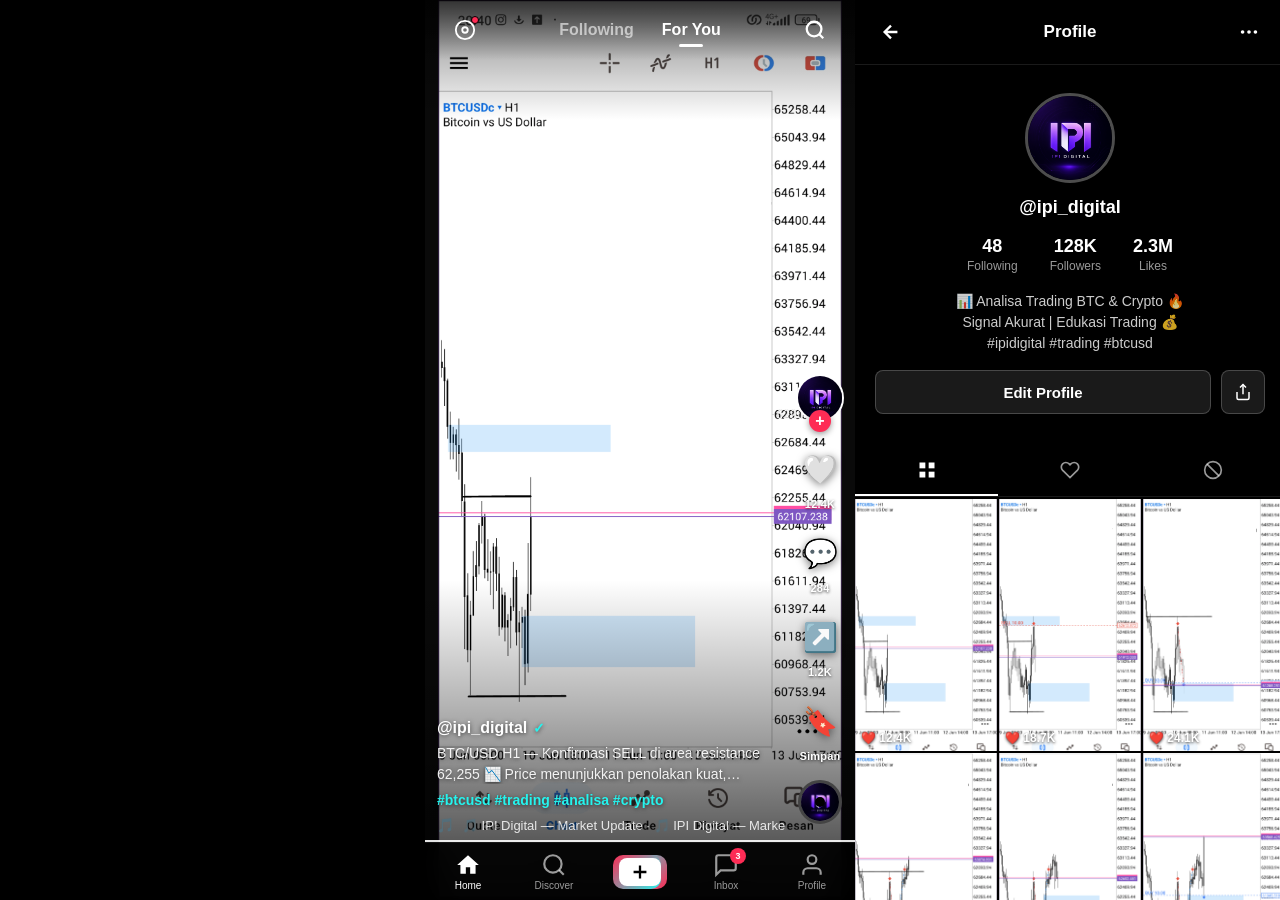
==== commit 5e01a925: "Use IPI Digital images and branding in feed - Add 10 BTC/USD trading chart screenshots as feed conte" ====
--- a/index.html
+++ b/index.html
@@ -124,7 +124,7 @@
       <!-- Comments injected by JS -->
     </div>
     <div class="comment-input-bar">
-      <img src="https://i.pravatar.cc/100?img=20" alt="Me" class="comment-my-avatar">
+      <img src="./assets/avatar-ipi.png" alt="Me" class="comment-my-avatar">
       <input type="text" class="comment-input" id="commentInput" placeholder="Add comment...">
       <button class="comment-send-btn" id="commentSendBtn">Post</button>
     </div>
@@ -223,23 +223,23 @@
     </div>
     <div class="profile-content">
       <div class="profile-hero">
-        <img src="https://i.pravatar.cc/100?img=20" alt="My Profile" class="profile-avatar">
-        <h2 class="profile-username">@myusername</h2>
+        <img src="./assets/avatar-ipi.png" alt="IPI Digital" class="profile-avatar">
+        <h2 class="profile-username">@ipi_digital</h2>
         <div class="profile-stats">
           <div class="profile-stat">
-            <span class="stat-value">128</span>
+            <span class="stat-value">48</span>
             <span class="stat-label">Following</span>
           </div>
           <div class="profile-stat">
-            <span class="stat-value">9.4K</span>
+            <span class="stat-value">128K</span>
             <span class="stat-label">Followers</span>
           </div>
           <div class="profile-stat">
-            <span class="stat-value">84.2K</span>
+            <span class="stat-value">2.3M</span>
             <span class="stat-label">Likes</span>
           </div>
         </div>
-        <p class="profile-bio">Content creator 🎬 | Sharing moments ✨<br>#lifestyle #travel #food</p>
+        <p class="profile-bio">📊 Analisa Trading BTC & Crypto 🔥<br>Signal Akurat | Edukasi Trading 💰<br>#ipidigital #trading #btcusd</p>
         <div class="profile-actions">
           <button class="profile-edit-btn">Edit Profile</button>
           <button class="profile-share-btn">
--- a/css/style.css
+++ b/css/style.css
@@ -250,6 +250,17 @@
   height: 100%;
   object-fit: cover;
   z-index: 1;
+}
+
+/* Image-only feed item */
+.feed-image {
+  position: absolute;
+  inset: 0;
+  width: 100%;
+  height: 100%;
+  object-fit: contain;
+  z-index: 1;
+  background: #0a0a0a;
 }
 
 /* ===========================
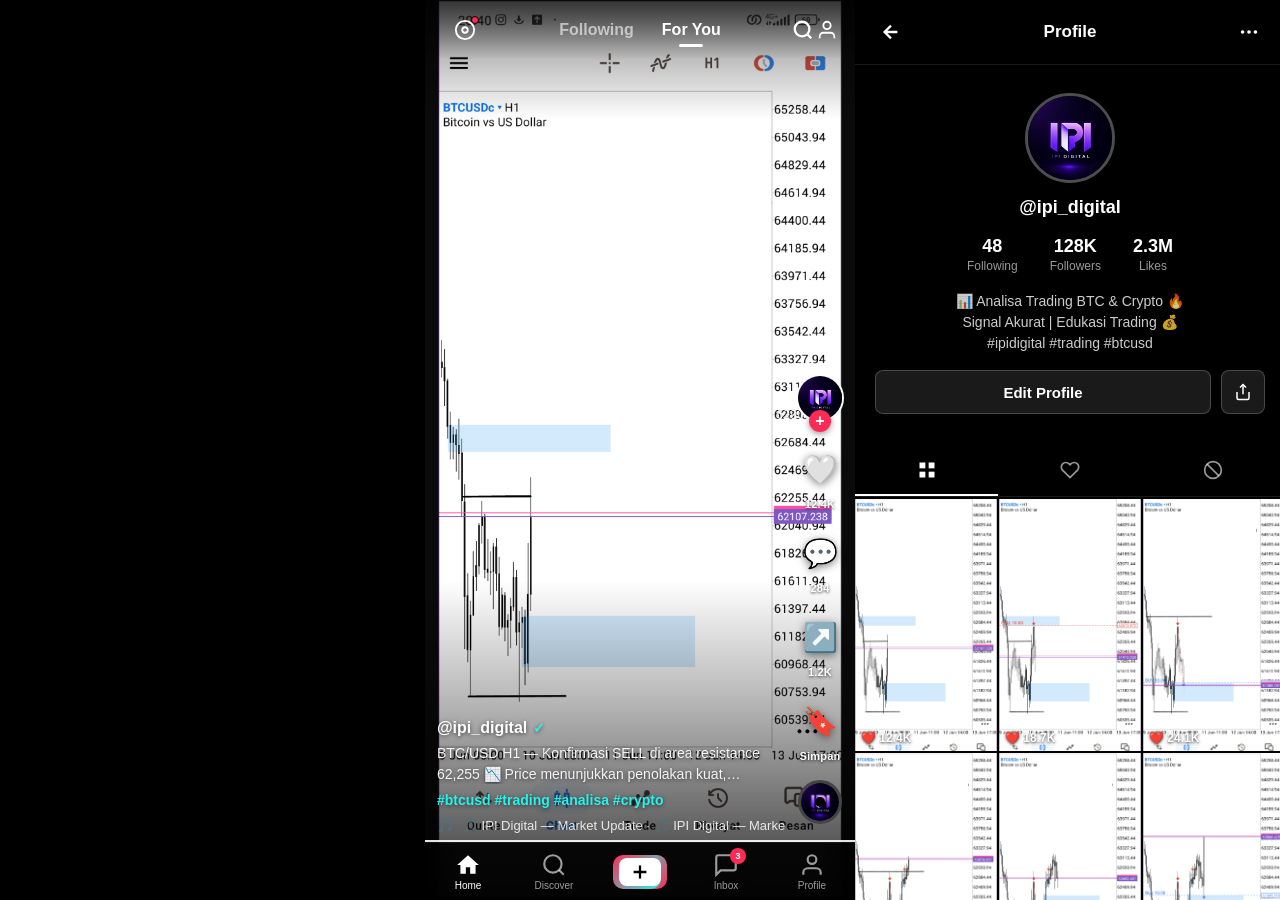
==== commit c9cf2354: "Add Firebase integration, Auth modal, Upload modal, and Carousel Features added: - Login/Register mo" ====
--- a/index.html
+++ b/index.html
@@ -41,6 +41,12 @@
       <button class="icon-btn" id="searchHeaderBtn">
         <svg width="22" height="22" viewBox="0 0 24 24" fill="none" stroke="currentColor" stroke-width="2.5">
           <circle cx="11" cy="11" r="8"/><path d="m21 21-4.35-4.35"/>
+        </svg>
+      </button>
+      <button class="icon-btn" id="authHeaderBtn">
+        <svg width="22" height="22" viewBox="0 0 24 24" fill="none" stroke="currentColor" stroke-width="2">
+          <path d="M20 21v-2a4 4 0 0 0-4-4H8a4 4 0 0 0-4 4v2"/>
+          <circle cx="12" cy="7" r="4"/>
         </svg>
       </button>
     </div>
@@ -279,7 +285,160 @@
   <!-- Toast notification -->
   <div class="toast" id="toastEl"></div>
 
+  <!-- ==========================================
+       AUTH MODAL (Login / Register)
+       ========================================== -->
+  <div class="modal-overlay auth-modal" id="authModal">
+    <div class="modal-box">
+      <button class="modal-close" onclick="closeAuthModal()">✕</button>
+
+      <div class="auth-logo">
+        <img src="./assets/avatar-ipi.png" alt="FeedShort" class="auth-logo-img">
+        <span class="auth-logo-text">Feed<span style="color:var(--accent)">Short</span></span>
+      </div>
+
+      <h2 class="auth-title" id="authTitle">Login</h2>
+
+      <div class="auth-error" id="authError" style="display:none"></div>
+
+      <div class="auth-form" id="authForm">
+        <!-- Username (hanya untuk register) -->
+        <div class="auth-field-group" id="authUsernameGroup" style="display:none">
+          <label class="auth-label">Username</label>
+          <div class="auth-input-wrap">
+            <span class="auth-input-icon">@</span>
+            <input type="text" id="authUsername" class="auth-input" placeholder="username_anda" autocomplete="username">
+          </div>
+        </div>
+
+        <!-- Display Name (hanya untuk register) -->
+        <div class="auth-field-group" id="authNameGroup" style="display:none">
+          <label class="auth-label">Nama Tampil</label>
+          <div class="auth-input-wrap">
+            <span class="auth-input-icon">👤</span>
+            <input type="text" id="authDisplayName" class="auth-input" placeholder="Nama Anda" autocomplete="name">
+          </div>
+        </div>
+
+        <!-- Email -->
+        <div class="auth-field-group">
+          <label class="auth-label">Email</label>
+          <div class="auth-input-wrap">
+            <span class="auth-input-icon">✉️</span>
+            <input type="email" id="authEmail" class="auth-input" placeholder="email@anda.com" autocomplete="email">
+          </div>
+        </div>
+
+        <!-- Password -->
+        <div class="auth-field-group">
+          <label class="auth-label">Password</label>
+          <div class="auth-input-wrap">
+            <span class="auth-input-icon">🔒</span>
+            <input type="password" id="authPassword" class="auth-input" placeholder="Minimal 6 karakter" autocomplete="current-password">
+          </div>
+        </div>
+
+        <!-- Submit -->
+        <button class="auth-submit-btn" id="authSubmitBtn" onclick="handleAuthSubmit()">
+          <span id="authSpinner" class="btn-spinner" style="display:none"></span>
+          Login
+        </button>
+
+        <!-- Divider -->
+        <div class="auth-divider"><span>atau</span></div>
+
+        <!-- Google Login -->
+        <button class="auth-google-btn" onclick="loginWithGoogle()">
+          <svg width="20" height="20" viewBox="0 0 48 48">
+            <path fill="#FFC107" d="M43.6 20H24v8h11.1C33.4 33.7 29.2 36 24 36c-6.6 0-12-5.4-12-12s5.4-12 12-12c3 0 5.7 1.1 7.8 2.9l5.7-5.7C33.9 6.4 29.2 4 24 4 12.9 4 4 12.9 4 24s8.9 20 20 20c11 0 19.6-8 19.6-20 0-1.3-.1-2.7-.4-4z"/>
+            <path fill="#FF3D00" d="M6.3 14.7l6.6 4.8C14.5 15.1 18.9 12 24 12c3 0 5.7 1.1 7.8 2.9l5.7-5.7C33.9 6.4 29.2 4 24 4 16.3 4 9.7 8.3 6.3 14.7z"/>
+            <path fill="#4CAF50" d="M24 44c5.1 0 9.8-1.9 13.4-5l-6.2-5.2C29.3 35.6 26.8 36 24 36c-5.2 0-9.4-3.7-11.1-8.5l-6.5 5C9.7 39.7 16.3 44 24 44z"/>
+            <path fill="#1976D2" d="M43.6 20H24v8h11.1c-.8 2.3-2.4 4.2-4.5 5.5l6.2 5.2C41.3 34.9 44 29.8 44 24c0-1.3-.1-2.7-.4-4z"/>
+          </svg>
+          Lanjutkan dengan Google
+        </button>
+      </div>
+
+      <p class="auth-toggle-text" id="authToggleText">
+        Belum punya akun? <button onclick="switchAuthMode('register')" class="auth-link">Daftar</button>
+      </p>
+    </div>
+  </div>
+
+  <!-- ==========================================
+       UPLOAD MODAL (Creator Upload)
+       ========================================== -->
+  <div class="modal-overlay upload-modal" id="uploadModal">
+    <div class="upload-modal-box">
+      <div class="upload-modal-header">
+        <button class="modal-close" onclick="closeUploadModal()">✕</button>
+        <h3 class="upload-modal-title">Upload Konten</h3>
+        <button class="upload-post-btn" id="uploadPostBtn" onclick="handleUploadSubmit()">Post</button>
+      </div>
+
+      <form class="upload-form" id="uploadForm">
+        <!-- Dropzone / Preview -->
+        <div class="upload-dropzone" id="uploadDropzone" onclick="document.getElementById('mediaFileInput').click()">
+          <div class="dropzone-content">
+            <div class="dropzone-icon">📸</div>
+            <p class="dropzone-text">Tap untuk pilih foto atau video</p>
+            <p class="dropzone-sub">JPG, PNG, MP4 • Maks 100MB • Video < 1 menit</p>
+            <div class="dropzone-btns">
+              <span class="dropzone-btn">🖼️ Foto</span>
+              <span class="dropzone-btn">🎬 Video</span>
+              <span class="dropzone-btn">🗂️ Album</span>
+            </div>
+          </div>
+        </div>
+
+        <!-- Media preview grid -->
+        <div class="media-preview-grid" id="mediaPreviewGrid"></div>
+
+        <!-- Input file hidden -->
+        <input type="file" id="mediaFileInput" accept="image/*,video/*" multiple style="display:none">
+
+        <!-- Caption -->
+        <div class="upload-field-group">
+          <textarea class="upload-caption" id="uploadCaption" placeholder="Tulis caption... ceritakan analisa atau konten Anda" rows="3" maxlength="500"></textarea>
+          <span class="caption-count"><span id="captionLen">0</span>/500</span>
+        </div>
+
+        <!-- Hashtag -->
+        <div class="upload-field-row">
+          <span class="upload-field-label">#</span>
+          <input type="text" id="uploadHashtags" class="upload-field-input" placeholder="hashtag #btcusd #trading #fyp">
+        </div>
+
+        <!-- Music -->
+        <div class="upload-field-row">
+          <span class="upload-field-label">🎵</span>
+          <input type="text" id="uploadMusic" class="upload-field-input" placeholder="Nama musik / original sound">
+        </div>
+
+        <!-- Visibility -->
+        <div class="upload-field-row">
+          <span class="upload-field-label">👁️</span>
+          <select class="upload-field-input upload-select" id="uploadVisibility">
+            <option value="public">Semua orang</option>
+            <option value="followers">Followers saja</option>
+            <option value="private">Hanya saya</option>
+          </select>
+        </div>
+      </form>
+
+      <!-- Progress bar -->
+      <div class="upload-progress-wrap" id="uploadProgress" style="display:none">
+        <div class="upload-progress-label">Mengupload... <span id="uploadPct">0</span>%</div>
+        <div class="upload-progress-bar">
+          <div class="upload-progress-fill" id="uploadProgressFill"></div>
+        </div>
+      </div>
+    </div>
+  </div>
+
   <script src="js/data.js"></script>
+  <script src="js/firebase-config.js"></script>
+  <script src="js/firebase-app.js"></script>
   <script src="js/app.js"></script>
   <script>
     // Register Service Worker for PWA / APK support
--- a/css/style.css
+++ b/css/style.css
@@ -1395,3 +1395,523 @@
     transform: none;
   }
 }
+
+/* ===========================
+   AUTH MODAL
+   =========================== */
+.modal-overlay {
+  position: fixed;
+  inset: 0;
+  background: rgba(0,0,0,0.75);
+  z-index: 500;
+  display: flex;
+  align-items: flex-end;
+  justify-content: center;
+  opacity: 0;
+  pointer-events: none;
+  transition: opacity 0.3s;
+}
+
+.modal-overlay.open {
+  opacity: 1;
+  pointer-events: all;
+}
+
+.modal-box {
+  width: 100%;
+  max-width: 430px;
+  background: #181818;
+  border-radius: 24px 24px 0 0;
+  padding: 24px 24px calc(24px + var(--safe-bottom));
+  transform: translateY(100%);
+  transition: transform 0.35s cubic-bezier(0.32, 0.72, 0, 1);
+  position: relative;
+}
+
+.modal-overlay.open .modal-box {
+  transform: translateY(0);
+}
+
+.modal-close {
+  position: absolute;
+  top: 16px;
+  right: 16px;
+  width: 32px;
+  height: 32px;
+  background: rgba(255,255,255,0.1);
+  border-radius: 50%;
+  font-size: 14px;
+  display: flex;
+  align-items: center;
+  justify-content: center;
+  color: var(--text-muted);
+}
+
+.auth-logo {
+  display: flex;
+  align-items: center;
+  gap: 10px;
+  margin-bottom: 20px;
+}
+
+.auth-logo-img {
+  width: 36px;
+  height: 36px;
+  border-radius: 10px;
+  object-fit: cover;
+}
+
+.auth-logo-text {
+  font-size: 20px;
+  font-weight: 800;
+}
+
+.auth-title {
+  font-size: 24px;
+  font-weight: 800;
+  margin-bottom: 20px;
+}
+
+.auth-error {
+  background: rgba(254,44,85,0.15);
+  border: 1px solid rgba(254,44,85,0.4);
+  color: #ff6b8a;
+  border-radius: 10px;
+  padding: 10px 14px;
+  font-size: 13px;
+  margin-bottom: 14px;
+}
+
+.auth-field-group {
+  display: flex;
+  flex-direction: column;
+  gap: 6px;
+  margin-bottom: 14px;
+}
+
+.auth-label {
+  font-size: 13px;
+  font-weight: 600;
+  color: var(--text-muted);
+}
+
+.auth-input-wrap {
+  display: flex;
+  align-items: center;
+  background: rgba(255,255,255,0.07);
+  border: 1px solid rgba(255,255,255,0.12);
+  border-radius: 12px;
+  padding: 12px 14px;
+  gap: 10px;
+}
+
+.auth-input-icon {
+  font-size: 16px;
+  flex-shrink: 0;
+}
+
+.auth-input {
+  flex: 1;
+  font-size: 15px;
+  color: var(--text);
+  background: none;
+}
+
+.auth-input::placeholder { color: rgba(255,255,255,0.25); }
+
+.auth-submit-btn {
+  width: 100%;
+  padding: 14px;
+  background: var(--accent);
+  border-radius: 12px;
+  font-size: 16px;
+  font-weight: 700;
+  color: #fff;
+  margin-top: 6px;
+  display: flex;
+  align-items: center;
+  justify-content: center;
+  gap: 10px;
+  transition: opacity 0.2s;
+}
+
+.auth-submit-btn:disabled { opacity: 0.6; }
+
+.btn-spinner {
+  width: 18px;
+  height: 18px;
+  border: 2px solid rgba(255,255,255,0.3);
+  border-top-color: #fff;
+  border-radius: 50%;
+  animation: spin 0.8s linear infinite;
+}
+
+.auth-divider {
+  display: flex;
+  align-items: center;
+  gap: 14px;
+  margin: 16px 0;
+  color: var(--text-muted);
+  font-size: 13px;
+}
+
+.auth-divider::before,
+.auth-divider::after {
+  content: '';
+  flex: 1;
+  height: 1px;
+  background: var(--border);
+}
+
+.auth-google-btn {
+  width: 100%;
+  padding: 13px;
+  background: rgba(255,255,255,0.08);
+  border: 1px solid rgba(255,255,255,0.14);
+  border-radius: 12px;
+  font-size: 15px;
+  font-weight: 600;
+  color: var(--text);
+  display: flex;
+  align-items: center;
+  justify-content: center;
+  gap: 12px;
+  transition: background 0.15s;
+}
+
+.auth-google-btn:active { background: rgba(255,255,255,0.14); }
+
+.auth-toggle-text {
+  text-align: center;
+  font-size: 14px;
+  color: var(--text-muted);
+  margin-top: 18px;
+}
+
+.auth-link {
+  color: var(--accent);
+  font-weight: 700;
+  text-decoration: underline;
+}
+
+/* ===========================
+   UPLOAD MODAL
+   =========================== */
+.upload-modal {
+  align-items: flex-end;
+}
+
+.upload-modal-box {
+  width: 100%;
+  max-width: 430px;
+  background: #111;
+  border-radius: 20px 20px 0 0;
+  max-height: 92vh;
+  overflow-y: auto;
+  transform: translateY(100%);
+  transition: transform 0.35s cubic-bezier(0.32, 0.72, 0, 1);
+  scrollbar-width: none;
+}
+
+.upload-modal-box::-webkit-scrollbar { display: none; }
+
+.modal-overlay.open .upload-modal-box {
+  transform: translateY(0);
+}
+
+.upload-modal-header {
+  position: sticky;
+  top: 0;
+  background: #111;
+  display: flex;
+  align-items: center;
+  justify-content: space-between;
+  padding: 14px 16px;
+  border-bottom: 1px solid var(--border);
+  z-index: 10;
+}
+
+.upload-modal-title {
+  font-size: 16px;
+  font-weight: 700;
+}
+
+.upload-post-btn {
+  background: var(--accent);
+  padding: 8px 20px;
+  border-radius: 8px;
+  font-size: 14px;
+  font-weight: 700;
+  color: #fff;
+}
+
+.upload-form {
+  padding: 16px;
+}
+
+.upload-dropzone {
+  border: 2px dashed rgba(255,255,255,0.2);
+  border-radius: 16px;
+  padding: 32px 16px;
+  display: flex;
+  align-items: center;
+  justify-content: center;
+  cursor: pointer;
+  transition: border-color 0.2s, background 0.2s;
+  margin-bottom: 16px;
+}
+
+.upload-dropzone:active,
+.upload-dropzone.drag-over {
+  border-color: var(--accent);
+  background: rgba(254,44,85,0.05);
+}
+
+.dropzone-content {
+  display: flex;
+  flex-direction: column;
+  align-items: center;
+  gap: 8px;
+  text-align: center;
+}
+
+.dropzone-icon { font-size: 48px; }
+
+.dropzone-text {
+  font-size: 16px;
+  font-weight: 700;
+}
+
+.dropzone-sub {
+  font-size: 12px;
+  color: var(--text-muted);
+}
+
+.dropzone-btns {
+  display: flex;
+  gap: 10px;
+  margin-top: 8px;
+}
+
+.dropzone-btn {
+  background: rgba(255,255,255,0.08);
+  border: 1px solid rgba(255,255,255,0.15);
+  border-radius: 8px;
+  padding: 6px 14px;
+  font-size: 13px;
+  font-weight: 600;
+}
+
+/* Media preview grid */
+.media-preview-grid {
+  display: grid;
+  grid-template-columns: repeat(3, 1fr);
+  gap: 4px;
+  margin-bottom: 16px;
+}
+
+.preview-item {
+  position: relative;
+  aspect-ratio: 1;
+  border-radius: 8px;
+  overflow: hidden;
+  background: #222;
+}
+
+.preview-item img,
+.preview-item video {
+  width: 100%;
+  height: 100%;
+  object-fit: cover;
+}
+
+.preview-remove {
+  position: absolute;
+  top: 4px;
+  right: 4px;
+  width: 22px;
+  height: 22px;
+  background: rgba(0,0,0,0.7);
+  border-radius: 50%;
+  font-size: 12px;
+  display: flex;
+  align-items: center;
+  justify-content: center;
+  color: #fff;
+  cursor: pointer;
+}
+
+.preview-type-badge {
+  position: absolute;
+  bottom: 4px;
+  left: 4px;
+  background: rgba(0,0,0,0.7);
+  border-radius: 4px;
+  padding: 2px 6px;
+  font-size: 10px;
+  font-weight: 700;
+}
+
+.preview-add-more {
+  border: 2px dashed rgba(255,255,255,0.2);
+  border-radius: 8px;
+  display: flex;
+  align-items: center;
+  justify-content: center;
+  font-size: 28px;
+  cursor: pointer;
+  background: rgba(255,255,255,0.03);
+}
+
+/* Upload form fields */
+.upload-caption {
+  width: 100%;
+  background: rgba(255,255,255,0.05);
+  border: 1px solid rgba(255,255,255,0.1);
+  border-radius: 12px;
+  padding: 12px 14px;
+  font-size: 15px;
+  color: var(--text);
+  resize: none;
+  font-family: inherit;
+  line-height: 1.5;
+}
+
+.upload-caption::placeholder { color: rgba(255,255,255,0.3); }
+
+.upload-field-group {
+  position: relative;
+  margin-bottom: 12px;
+}
+
+.caption-count {
+  position: absolute;
+  bottom: 10px;
+  right: 12px;
+  font-size: 11px;
+  color: var(--text-muted);
+}
+
+.upload-field-row {
+  display: flex;
+  align-items: center;
+  gap: 12px;
+  padding: 14px 0;
+  border-bottom: 1px solid var(--border);
+}
+
+.upload-field-label {
+  font-size: 18px;
+  flex-shrink: 0;
+  width: 28px;
+  text-align: center;
+}
+
+.upload-field-input {
+  flex: 1;
+  font-size: 14px;
+  color: var(--text);
+  background: none;
+}
+
+.upload-field-input::placeholder { color: rgba(255,255,255,0.3); }
+
+.upload-select {
+  -webkit-appearance: none;
+  cursor: pointer;
+}
+
+/* Upload progress */
+.upload-progress-wrap {
+  padding: 16px 16px calc(16px + var(--safe-bottom));
+}
+
+.upload-progress-label {
+  font-size: 14px;
+  font-weight: 600;
+  margin-bottom: 10px;
+  color: var(--text-muted);
+}
+
+.upload-progress-bar {
+  height: 4px;
+  background: rgba(255,255,255,0.1);
+  border-radius: 2px;
+  overflow: hidden;
+}
+
+.upload-progress-fill {
+  height: 100%;
+  background: var(--accent);
+  width: 0%;
+  transition: width 0.3s ease;
+  border-radius: 2px;
+}
+
+/* ===========================
+   CAROUSEL (multi-image post)
+   =========================== */
+.carousel-wrap {
+  position: absolute;
+  inset: 0;
+  overflow: hidden;
+  z-index: 1;
+  background: #0a0a0a;
+}
+
+.carousel-track {
+  display: flex;
+  height: 100%;
+  transition: transform 0.35s cubic-bezier(0.25, 0.46, 0.45, 0.94);
+}
+
+.carousel-slide {
+  flex-shrink: 0;
+  width: 100%;
+  height: 100%;
+  display: flex;
+  align-items: center;
+  justify-content: center;
+}
+
+.carousel-slide img {
+  width: 100%;
+  height: 100%;
+  object-fit: contain;
+}
+
+.carousel-dots {
+  position: absolute;
+  top: 60px;
+  left: 50%;
+  transform: translateX(-50%);
+  display: flex;
+  gap: 5px;
+  z-index: 20;
+}
+
+.carousel-dot {
+  width: 6px;
+  height: 6px;
+  border-radius: 50%;
+  background: rgba(255,255,255,0.4);
+  transition: all 0.2s;
+}
+
+.carousel-dot.active {
+  background: #fff;
+  width: 18px;
+  border-radius: 3px;
+}
+
+.carousel-count {
+  position: absolute;
+  top: 60px;
+  right: 14px;
+  background: rgba(0,0,0,0.6);
+  border-radius: 20px;
+  padding: 4px 10px;
+  font-size: 12px;
+  font-weight: 700;
+  z-index: 20;
+}
